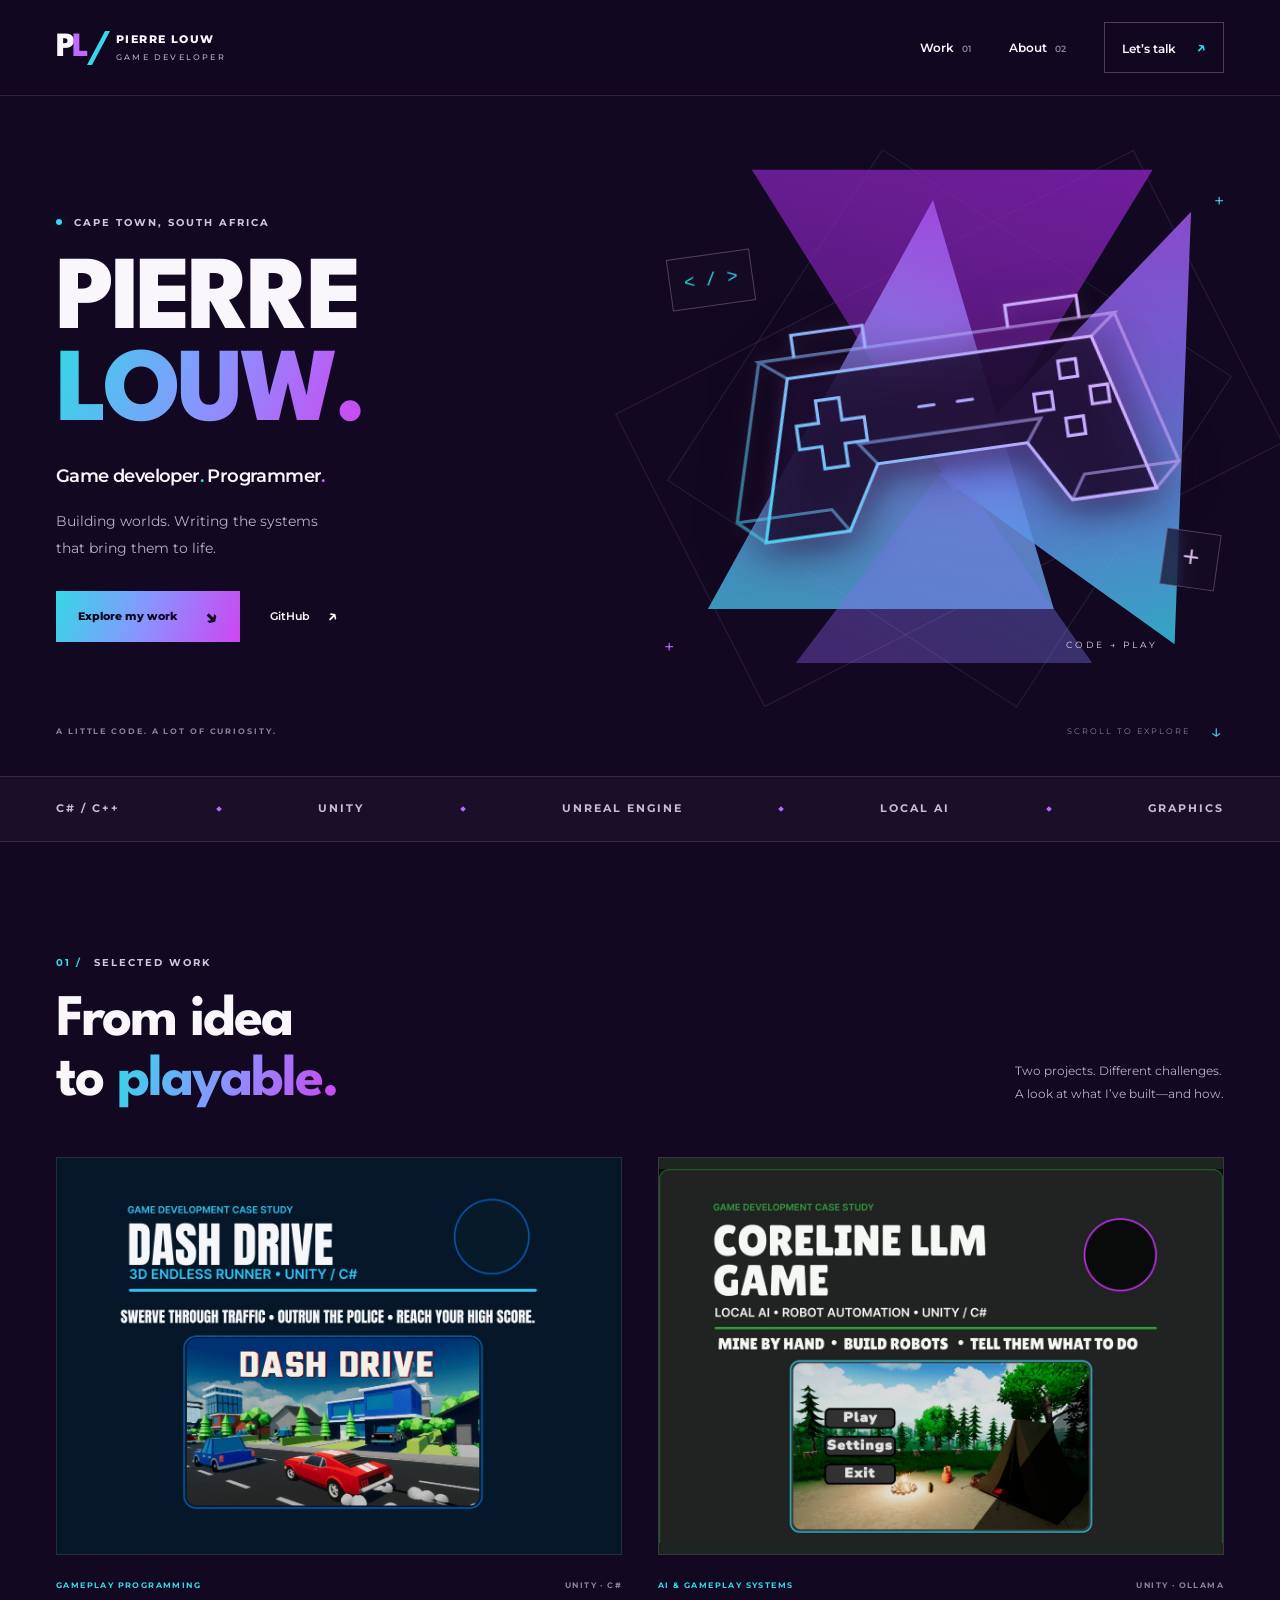
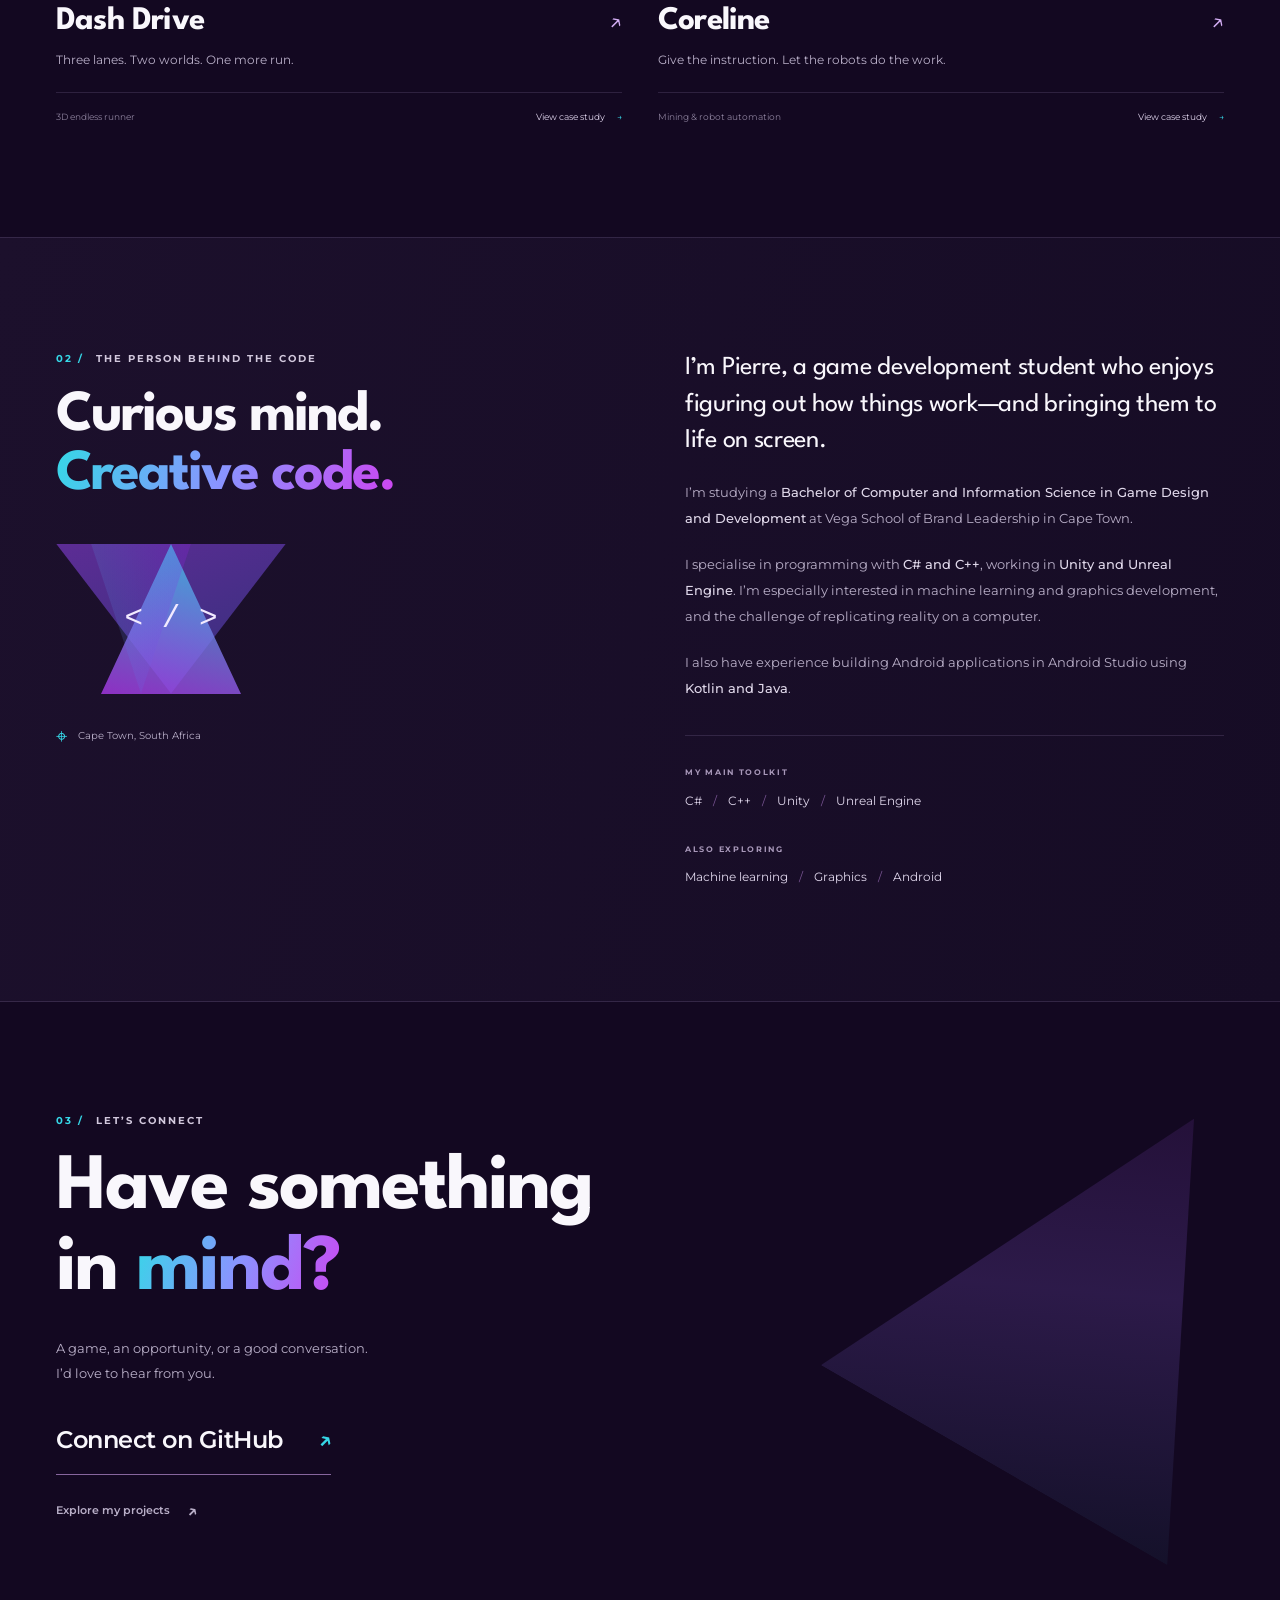
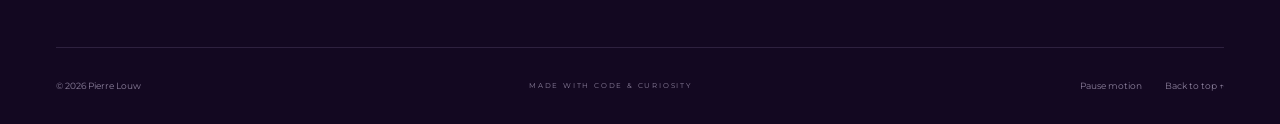
==== index.html @ e6b5638c "Build Pierre Louw game development portfolio with scrolling case studies" ====
<!doctype html>
<html lang="en">
<head>
  <meta charset="utf-8"><meta name="viewport" content="width=device-width, initial-scale=1">
  <meta name="theme-color" content="#130821">
  <title>Pierre Louw — Game Developer</title>
  <meta name="description" content="Pierre Louw is a game development student in Cape Town, specialising in C#, C++, Unity and Unreal Engine. Explore game projects, programming and local AI experiments.">
  <link rel="canonical" href="https://fate2664.github.io/">
  <meta property="og:title" content="Pierre Louw — Game Developer"><meta property="og:description" content="Games, systems, and a curiosity for how things work. Explore my game development portfolio."><meta property="og:type" content="website"><meta property="og:url" content="https://fate2664.github.io/"><meta property="og:image" content="https://fate2664.github.io/assets/images/dash-drive-thumbnail.webp">
  <link rel="icon" href="assets/images/favicon.svg" type="image/svg+xml">
  <link rel="preconnect" href="https://fonts.googleapis.com"><link rel="preconnect" href="https://fonts.gstatic.com" crossorigin>
  <link href="https://fonts.googleapis.com/css2?family=League+Spartan:wght@400;500;600;700;800;900&family=Montserrat:wght@400;500;600;700;800&display=swap" rel="stylesheet">
  <link rel="stylesheet" href="assets/css/styles.css"><script src="assets/js/site.js" defer></script>
</head>
<body class="home">
<a class="skip-link" href="#main">Skip to content</a>
<header class="site-header"><div class="header-inner wrap">
  <a class="brand" href="./" aria-label="Pierre Louw home"><span class="brand-symbol" aria-hidden="true">P<span>L</span><i></i></span><span class="brand-name">PIERRE LOUW<span>GAME DEVELOPER</span></span></a>
  <button class="menu-toggle" aria-expanded="false" aria-controls="main-nav" aria-label="Open navigation"><span></span><span></span></button>
  <nav id="main-nav" aria-label="Main navigation"><a href="#work">Work<span>01</span></a><a href="#about">About<span>02</span></a><a href="#contact" class="nav-contact">Let’s talk <span aria-hidden="true">↗</span></a></nav>
</div></header>
<main id="main">
<section class="hero wrap" aria-labelledby="hero-title">
  <div class="hero-copy">
    <p class="eyebrow intro-in"><span class="status-dot" aria-hidden="true"></span> CAPE TOWN, SOUTH AFRICA</p>
    <h1 id="hero-title" class="intro-in">PIERRE<br><span class="gradient-text">LOUW.</span></h1>
    <p class="hero-role intro-in">Game developer<span class="cyan">.</span> Programmer<span class="purple">.</span></p>
    <p class="hero-description intro-in">Building worlds. Writing the systems<br class="desktop-break"> that bring them to life.</p>
    <div class="hero-actions intro-in"><a class="button button-primary" href="#work">Explore my work <span aria-hidden="true">↘</span></a><a class="text-link" href="https://github.com/Fate2664" target="_blank" rel="noopener noreferrer">GitHub <span aria-hidden="true">↗</span></a></div>
  </div>
  <div class="hero-art intro-in" aria-hidden="true">
    <div class="art-orbit orbit-one"></div><div class="art-orbit orbit-two"></div>
    <div class="shard shard-back"></div><div class="shard shard-left"></div><div class="shard shard-right"></div><div class="shard shard-front"></div>
    <div class="controller-wrap"><svg class="controller" viewBox="0 0 400 250" fill="none"><defs><linearGradient id="controller-stroke" x1="0" y1="250" x2="400" y2="0" gradientUnits="userSpaceOnUse"><stop stop-color="#31dbeb"/><stop offset=".55" stop-color="#b0a9ff"/><stop offset="1" stop-color="#efb0ff"/></linearGradient></defs><g stroke="url(#controller-stroke)" stroke-width="2.7" stroke-linejoin="miter"><path d="M70 65H330L367 200H295L264 147H136L105 200H33Z" fill="#170a2b" fill-opacity=".78"/><path d="M70 65L48 48H352L330 65M48 48L11 180L33 200M352 48L389 180L367 200M11 180H92L105 200M389 180H308L295 200M136 147L122 128H278L264 147" opacity=".55"/><path d="M78 48V29H139V48M261 48V29H322V48"/><path d="M91 87H111V106H130V126H111V145H91V126H72V106H91Z"/><path d="M299 82H314V97H299ZM323 107H338V122H323ZM299 131H314V146H299ZM275 107H290V122H275Z"/><path d="M177 104H190M210 104H223" stroke-linecap="round"/></g></svg></div>
    <span class="art-tag tag-code">&lt; / &gt;</span><span class="art-tag tag-plus">+</span>
    <span class="art-caption">CODE → PLAY</span><div class="art-cross cross-one">+</div><div class="art-cross cross-two">+</div>
  </div>
  <div class="hero-bottom"><span class="small-label">A LITTLE CODE. A LOT OF CURIOSITY.</span><a href="#work" class="scroll-cue">SCROLL TO EXPLORE <span aria-hidden="true">↓</span></a></div>
</section>
<div class="tool-strip"><div class="wrap"><span>C# / C++</span><i></i><span>UNITY</span><i></i><span>UNREAL ENGINE</span><i></i><span>LOCAL AI</span><i></i><span>GRAPHICS</span></div></div>
<section id="work" class="work-section wrap section-space" aria-labelledby="work-title">
  <div class="section-heading reveal"><div><p class="eyebrow"><span class="section-number">01 /</span> SELECTED WORK</p><h2 id="work-title">From idea<br>to <span class="gradient-text">playable.</span></h2></div><p>Two projects. Different challenges.<br>A look at what I’ve built—and how.</p></div>
  <div class="project-grid">
    <a class="project-card reveal" href="projects/dash-drive.html"><div class="project-image dash-image"><img src="assets/images/dash-drive-thumbnail.webp" alt="Dash Drive case study cover showing a red sports car racing through a stylised suburb" width="1200" height="857" loading="lazy"><span class="project-open" aria-hidden="true">↗</span><span class="project-index">PROJECT / 01</span></div><div class="project-meta"><span class="project-category">GAMEPLAY PROGRAMMING</span><span class="project-type">UNITY · C#</span></div><h3>Dash Drive <span aria-hidden="true">↗</span></h3><p>Three lanes. Two worlds. One more run.</p><div class="project-bottom"><span>3D endless runner</span><span>View case study <span aria-hidden="true">→</span></span></div></a>
    <a class="project-card reveal" href="projects/coreline.html"><div class="project-image coreline-image"><img src="assets/images/coreline-thumbnail.webp" alt="Coreline LLM Game case study cover showing its forest campsite main menu" width="1200" height="796" loading="lazy"><span class="project-open" aria-hidden="true">↗</span><span class="project-index">PROJECT / 02</span></div><div class="project-meta"><span class="project-category">AI & GAMEPLAY SYSTEMS</span><span class="project-type">UNITY · OLLAMA</span></div><h3>Coreline <span aria-hidden="true">↗</span></h3><p>Give the instruction. Let the robots do the work.</p><div class="project-bottom"><span>Mining & robot automation</span><span>View case study <span aria-hidden="true">→</span></span></div></a>
  </div>
</section>
<section id="about" class="about-section section-space" aria-labelledby="about-title"><div class="wrap about-grid">
  <div class="about-heading reveal"><p class="eyebrow"><span class="section-number">02 /</span> THE PERSON BEHIND THE CODE</p><h2 id="about-title">Curious mind.<br><span class="gradient-text">Creative code.</span></h2><div class="about-geometry" aria-hidden="true"><span></span><span></span><span></span><div>&lt; / &gt;</div></div><p class="location"><span aria-hidden="true">⌖</span> Cape Town, South Africa</p></div>
  <div class="about-copy reveal"><p class="about-lead">I’m Pierre, a game development student who enjoys figuring out how things work—and bringing them to life on screen.</p><p>I’m studying a <strong>Bachelor of Computer and Information Science in Game Design and Development</strong> at Vega School of Brand Leadership in Cape Town.</p><p>I specialise in programming with <strong>C# and C++</strong>, working in <strong>Unity and Unreal Engine</strong>. I’m especially interested in machine learning and graphics development, and the challenge of replicating reality on a computer.</p><p>I also have experience building Android applications in Android Studio using <strong>Kotlin and Java</strong>.</p><div class="skills-list"><div><span class="small-label">MY MAIN TOOLKIT</span><p>C# <span>/</span> C++ <span>/</span> Unity <span>/</span> Unreal Engine</p></div><div><span class="small-label">ALSO EXPLORING</span><p>Machine learning <span>/</span> Graphics <span>/</span> Android</p></div></div></div>
</div></section>
<section id="contact" class="contact-section wrap section-space" aria-labelledby="contact-title"><div class="contact-shape" aria-hidden="true"></div><div class="reveal"><p class="eyebrow"><span class="section-number">03 /</span> LET’S CONNECT</p><h2 id="contact-title">Have something<br>in <span class="gradient-text">mind?</span></h2><p>A game, an opportunity, or a good conversation.<br>I’d love to hear from you.</p><a class="contact-email" href="https://github.com/Fate2664" target="_blank" rel="noopener noreferrer">Connect on GitHub <span aria-hidden="true">↗</span></a><a class="text-link contact-github" href="#work">Explore my projects <span aria-hidden="true">↗</span></a></div></section>
</main>
<footer class="site-footer wrap"><p>© <span data-year>2026</span> Pierre Louw</p><span>MADE WITH CODE & CURIOSITY</span><div><button class="motion-toggle" type="button" aria-pressed="false">Pause motion</button><a href="#main">Back to top ↑</a></div></footer>
</body></html>
---- assets/css/styles.css ----
:root{--bg:#130821;--deep:#0d0617;--panel:#1b102a;--white:#f9f7fc;--muted:#b9afc8;--faint:#8c809c;--cyan:#36d7e7;--purple:#bf69ff;--line:rgba(201,174,235,.15);--gradient:linear-gradient(110deg,#36d7e7 0%,#8895ff 48%,#ce45f1 100%);--heading:'League Spartan',Arial,sans-serif;--body:'Montserrat',Arial,sans-serif}
*{box-sizing:border-box}html{scroll-behavior:smooth;scroll-padding-top:105px}body{margin:0;background:var(--bg);color:var(--white);font-family:var(--body);font-size:14px;line-height:1.8;-webkit-font-smoothing:antialiased}button,input,select{font:inherit}button,a{-webkit-tap-highlight-color:transparent}button{cursor:pointer}a{color:inherit;text-decoration:none}img{max-width:100%;display:block}svg{display:block}button{color:inherit}h1,h2,h3,p{margin:0}h1,h2,h3{font-family:var(--heading);line-height:1.02}a,button,select{touch-action:manipulation}a:focus-visible,button:focus-visible,select:focus-visible{outline:2px solid var(--cyan);outline-offset:6px}::selection{background:#7955b0;color:white}.wrap{width:min(1240px,calc(100% - 112px));margin-inline:auto}.gradient-text{background:var(--gradient);-webkit-background-clip:text;background-clip:text;color:transparent}.cyan{color:var(--cyan)}.purple{color:var(--purple)}.small-label,.eyebrow{font-size:10px;letter-spacing:2px;font-weight:700}.eyebrow{display:flex;align-items:center;gap:12px;line-height:1.7;color:#d2c8dd}.section-number{color:var(--cyan)}.section-space{padding-block:112px}.skip-link{position:fixed;top:10px;left:20px;z-index:1000;transform:translateY(-200%);background:var(--cyan);color:var(--deep);padding:10px 18px}.skip-link:focus{transform:none}
.site-header{height:96px;position:relative;z-index:30;border-bottom:1px solid var(--line);background:rgba(19,8,33,.8)}.header-inner{height:100%;display:flex;justify-content:space-between;align-items:center}.brand{display:flex;align-items:center;gap:15px}.brand-symbol{position:relative;display:inline-flex;align-items:center;font:800 34px/1 var(--heading);letter-spacing:-3px}.brand-symbol>span{color:var(--purple)}.brand-symbol i{display:block;width:5px;height:34px;background:var(--cyan);transform:skew(-28deg);margin-left:10px}.brand-name{font-size:11px;font-weight:800;letter-spacing:1.4px;line-height:1.4}.brand-name>span{font-size:8px;font-weight:500;display:block;letter-spacing:2.2px;color:var(--muted);margin-top:4px}nav{display:flex;align-items:center;gap:38px}nav a{font-size:12px;font-weight:600;display:flex;gap:8px;align-items:baseline;transition:color .2s}nav a>span{font-size:9px;color:var(--faint)}nav a:hover{color:var(--cyan)}nav .nav-contact{border:1px solid rgba(167,143,195,.4);padding:9px 17px;gap:20px}nav .nav-contact>span{font-size:17px;color:var(--cyan)}.menu-toggle{display:none}
.hero{position:relative;min-height:680px;padding-top:74px;padding-bottom:90px;display:grid;grid-template-columns:1.1fr 1fr;align-items:center;gap:15px}.hero-copy{position:relative;z-index:2}.hero h1{font-size:clamp(80px,8.2vw,122px);font-weight:800;letter-spacing:-4.5px;margin:26px 0 18px;line-height:.88}.hero-role{font-size:18px;font-weight:600;letter-spacing:-.6px}.hero-description{font-size:14px;line-height:1.9;margin-top:16px;color:var(--muted)}.hero-actions{display:flex;gap:30px;align-items:center;margin-top:30px}.button{display:inline-flex;align-items:center;justify-content:center;gap:28px;font-size:11px;font-weight:800;padding:15px 22px;transition:transform .25s,box-shadow .25s;background:none;border:1px solid var(--line)}.button-primary{background:var(--gradient);border:0;color:#100b20}.button-primary:hover{transform:translateY(-3px);box-shadow:0 8px 28px #815dff33}.button>span{font-size:21px;line-height:1}.text-link{font-size:11px;font-weight:600;display:inline-flex;align-items:center;gap:17px}.text-link:hover{color:var(--cyan)}.text-link>span{font-size:18px}.status-dot{width:6px;height:6px;border-radius:50%;background:var(--cyan);box-shadow:0 0 12px #36d7e74d}.hero-bottom{position:absolute;bottom:27px;inset-inline:0;display:flex;justify-content:space-between;align-items:center;color:var(--faint)}.hero-bottom .small-label{font-size:8px;letter-spacing:1.9px}.scroll-cue{font-size:8px;letter-spacing:2px;display:flex;align-items:center;gap:20px}.scroll-cue>span{color:var(--cyan);font-size:20px;animation:scroll-cue 2.5s ease-in-out infinite}
.hero-art{height:470px;position:relative;isolation:isolate;perspective:800px;--pointer-x:0deg;--pointer-y:0deg}.shard{position:absolute;inset:0;transition:transform .8s ease}.shard-back{background:linear-gradient(15deg,#431866,#9a27d2);clip-path:polygon(14% 1%,87% 1%,51% 70%);opacity:.72;transform:translateY(-28px);animation:float-back 8s ease-in-out infinite}.shard-left{background:linear-gradient(20deg,#34c6dd,#9a7cf7 65%,#b936ed);clip-path:polygon(47% 0%,6% 87%,69% 87%);opacity:.8;transform:translateY(7px);animation:float-left 9s ease-in-out infinite}.shard-right{background:linear-gradient(170deg,#b345eb,#7d71eb 50%,#32cbdf);clip-path:polygon(94% 4%,48% 60%,91% 96%);opacity:.85;animation:float-right 10s ease-in-out infinite}.shard-front{background:linear-gradient(30deg,#9955f0,#3ab8df);clip-path:polygon(50% 57%,22% 100%,76% 100%);opacity:.38}.controller-wrap{position:absolute;inset:0;display:grid;place-items:center;transform:rotateY(var(--pointer-x)) rotateX(var(--pointer-y));transition:transform .8s ease;filter:drop-shadow(0 10px 20px #150420c9);z-index:3}.controller{width:86%;transform:rotate(-8deg);filter:drop-shadow(0 0 8px #ce83f03a)}.art-orbit{position:absolute;border:1px solid #ad8cde29;inset:15% -3%;transform:rotate(-27deg);z-index:-1}.orbit-two{inset:8% 12%;transform:rotate(33deg);border-color:#72d6e321}.art-tag{position:absolute;z-index:4;font-family:monospace;font-size:18px;border:1px solid #9f81bd6e;background:#160b26bb;backdrop-filter:blur(8px);padding:9px 14px}.tag-code{top:13%;left:-1%;color:var(--cyan);transform:rotate(-8deg)}.tag-plus{right:1%;bottom:16%;color:#dabaee;font-size:29px;line-height:1;padding:13px 18px;transform:rotate(8deg)}.art-caption{position:absolute;bottom:2%;right:12%;font-size:9px;letter-spacing:3px;color:#e2d8f2}.art-cross{position:absolute;color:var(--cyan);font-size:18px;font-weight:400}.cross-one{right:0;top:-8px}.cross-two{bottom:0;left:-2%;color:var(--purple)}
.tool-strip{border-block:1px solid var(--line);background:#1a0e29}.tool-strip>.wrap{display:flex;justify-content:space-between;align-items:center;gap:16px;padding-block:22px;font-size:11px;font-weight:700;letter-spacing:2px;color:#c7bbd7}.tool-strip i{height:4px;width:4px;flex-shrink:0;background:var(--purple);transform:rotate(45deg)}.section-heading{display:flex;justify-content:space-between;align-items:end;gap:40px;margin-bottom:46px}.section-heading h2,.about-heading h2,.contact-section h2{font-size:clamp(42px,4.6vw,66px);font-weight:700;letter-spacing:-2px;margin-top:20px;line-height:1.02}.section-heading>p{color:var(--muted);font-size:12px;padding-bottom:5px;line-height:1.9}.project-grid{display:grid;grid-template-columns:1fr 1fr;gap:36px}.project-card{display:block;min-width:0}.project-image{position:relative;height:auto;aspect-ratio:1.42;overflow:hidden;border:1px solid var(--line);background:#051724}.project-image img{width:100%;height:100%;object-fit:contain;transition:transform .65s cubic-bezier(.2,.8,.2,1),filter .65s}.coreline-image{background:#1e2420}.project-open{position:absolute;right:18px;top:18px;display:grid;place-items:center;height:38px;width:38px;border-radius:50%;border:1px solid #ffffff30;background:#10081dbe;font-size:23px;transition:background .25s,transform .25s;opacity:0;transform:translate(-6px,6px)}.project-card:hover .project-image img{transform:scale(1.025);filter:brightness(1.08)}.project-card:hover .project-open,.project-card:focus-visible .project-open{opacity:1;transform:none;background:#201136}.project-index{position:absolute;bottom:15px;left:18px;font-size:8px;font-weight:600;letter-spacing:1.5px;background:#0c0617c9;padding:4px 8px;color:#e0d7ed;opacity:0;transition:opacity .25s}.project-card:hover .project-index{opacity:1}.project-meta{display:flex;justify-content:space-between;gap:12px;font-size:8px;letter-spacing:1.4px;font-weight:700;margin-top:23px}.project-category{color:var(--cyan)}.project-type{color:var(--faint)}.project-card h3{font-size:33px;letter-spacing:-.8px;margin-top:12px;display:flex;justify-content:space-between;align-items:center}.project-card h3>span{font-family:var(--body);font-size:25px;font-weight:400;color:#d4aef4;transition:transform .25s}.project-card:hover h3>span{transform:translate(3px,-3px)}.project-card>p{color:var(--muted);margin-top:10px;font-size:12px}.project-bottom{border-top:1px solid var(--line);margin-top:22px;padding-top:16px;display:flex;justify-content:space-between;font-size:9px;color:var(--faint);gap:10px}.project-bottom>span:last-child{color:#dfd4ec}.project-bottom>span:last-child>span{margin-left:10px;color:var(--cyan)}
.about-section{background:linear-gradient(105deg,#1c102c,#160c25);border-block:1px solid var(--line)}.about-grid{display:grid;grid-template-columns:1fr 1fr;gap:90px}.about-heading h2{font-size:58px}.about-copy p{font-size:13px;line-height:2;color:var(--muted);margin-top:20px}.about-copy .about-lead{font-family:var(--heading);font-size:26px;line-height:1.4;color:var(--white);margin-top:0;letter-spacing:-.3px}.about-copy strong{font-weight:500;color:#e1d9eb}.skills-list{margin-top:34px;border-top:1px solid var(--line)}.skills-list>div{padding-top:22px}.skills-list .small-label{font-size:8px;letter-spacing:1.7px;color:#a898b9}.skills-list p{margin-top:5px;font-size:12px;color:#e0d7ec}.skills-list p span{color:#785492;margin:0 8px}.about-geometry{width:230px;height:150px;margin-top:38px;position:relative}.about-geometry>span{position:absolute;inset:0;clip-path:polygon(0 0,100% 0,50% 100%);background:linear-gradient(160deg,#8940dc,#4446b1);opacity:.6}.about-geometry>span:nth-child(2){transform:rotate(180deg) translate(0,0);background:linear-gradient(15deg,#31d3e6,#ab38e9);width:140px;left:45px;opacity:.8}.about-geometry>span:nth-child(3){transform:translateX(35px);background:linear-gradient(80deg,#32cee240,#981ae962);width:100px}.about-geometry>div{position:absolute;inset:0;display:grid;place-items:center;font-family:monospace;font-size:31px;color:#f2eaff}.location{margin-top:24px;color:var(--muted);font-size:10px}.location>span{color:var(--cyan);font-size:20px;vertical-align:middle;margin-right:8px}.contact-section{position:relative;overflow:hidden;padding-block:110px 120px}.contact-section h2{font-size:80px}.contact-section p:not(.eyebrow){color:var(--muted);font-size:13px;line-height:1.9;margin-top:24px}.contact-email{display:inline-flex;gap:35px;font-size:24px;letter-spacing:-.5px;margin-top:33px;padding-bottom:12px;border-bottom:1px solid #87669e;font-weight:600;transition:border-color .2s,color .2s}.contact-email>span{color:var(--cyan)}.contact-email:hover{border-color:var(--cyan);color:var(--cyan)}.contact-github{display:flex;width:fit-content;margin-top:20px;color:var(--muted)}.contact-shape{position:absolute;right:-70px;top:90px;height:400px;width:400px;clip-path:polygon(50% 0,100% 100%,0 100%);background:linear-gradient(155deg,#b83bee15,#8156cf3b,#31c6df0c);transform:rotate(30deg);z-index:-1}.site-footer{border-top:1px solid var(--line);padding-block:24px;display:flex;justify-content:space-between;align-items:center;gap:25px;color:var(--faint);font-size:9px}.site-footer>span{font-size:7px;letter-spacing:1.8px}.site-footer>div{display:flex;align-items:center;gap:23px}.motion-toggle{border:0;background:none;color:var(--faint);padding:6px 0;font-size:9px}.site-footer a:hover,.motion-toggle:hover{color:var(--cyan)}
/* Project galleries: continuous artwork, real URLs, and an accessible text view. */
.project-page{background:var(--deep)}.project-page .site-header{height:80px}.project-header{padding-block:52px 35px}.back-link{display:inline-flex;gap:12px;color:var(--muted);font-size:10px;font-weight:600;letter-spacing:1px}.back-link:hover{color:var(--cyan)}.project-title-row{display:flex;justify-content:space-between;gap:35px;align-items:end;margin-top:29px}.project-title-row .eyebrow{font-size:9px}.project-title-row h1{font-size:64px;letter-spacing:-2px;margin-top:12px}.project-intro{font-size:12px;color:var(--muted);max-width:550px;margin-top:12px}.project-facts{display:flex;gap:26px;white-space:nowrap;padding-bottom:4px}.project-facts>div>span{display:block;font-size:8px;letter-spacing:1.3px;color:var(--faint);margin-bottom:7px}.project-facts>div>strong{font-size:11px;font-weight:500}.project-toolbar{position:sticky;top:0;z-index:25;background:#150c22f5;backdrop-filter:blur(14px);border-block:1px solid var(--line);height:66px}.project-toolbar-inner{display:flex;align-items:center;justify-content:space-between;height:100%;gap:15px}.project-toolbar label{font-size:9px;color:var(--faint);font-weight:600;letter-spacing:1.4px;display:flex;align-items:center;gap:14px}.project-toolbar select{background:#21152e;color:#e7dff0;font-size:11px;border:1px solid var(--line);padding:7px 32px 7px 12px;max-width:250px;border-radius:0}.toolbar-buttons{display:flex;gap:12px}.toolbar-button{font-size:10px;border:1px solid #b69acc40;background:transparent;padding:6px 13px;min-height:34px;display:inline-flex;align-items:center;gap:8px}.toolbar-button:hover,.toolbar-button[aria-pressed=true]{background:#37204b;color:#fff;border-color:#a272cb}.reading-progress{height:2px;position:absolute;bottom:-1px;left:0;width:100%;transform-origin:left;transform:scaleX(0);background:var(--gradient)}.gallery{max-width:1080px;margin-inline:auto;background:#081620;position:relative}.gallery.expanded{max-width:1400px}.art-section{margin:0;position:relative;scroll-margin-top:66px}.artwork{position:relative}.artwork>img:not(.media-overlay),.artwork>video{display:block;width:100%;height:auto}.artwork>img:not(.media-overlay){aspect-ratio:var(--section-ratio);background:#15181a}.artwork>video{aspect-ratio:var(--section-ratio);object-fit:contain}.media-overlay{position:absolute;object-fit:cover;border-radius:4px}.cover-overlay{left:44.43%;top:43.05%;width:53.57%;height:45.05%}.robot-mining{left:36.86%;top:17.31%;width:49%;height:24.31%}.robot-collection{left:36.86%;top:43.13%;width:49%;height:24.25%}.robot-scanning{left:36.86%;top:68.88%;width:49%;height:24.31%}.section-copy{display:none;padding:48px;max-width:840px;margin:auto;color:#c6bdcf}.section-copy h2{font-size:32px;color:var(--white);margin-bottom:24px}.section-copy p{white-space:pre-line;line-height:1.9;font-size:15px}.text-mode{background:#1c1229}.text-mode .artwork{display:none}.text-mode .section-copy{display:block}.text-mode .art-section{border-bottom:1px solid var(--line)}.project-next{padding-block:65px 80px;display:flex;justify-content:space-between;align-items:center;gap:30px}.project-next .small-label{color:var(--faint);font-size:8px}.project-next h2{font-size:42px;margin-top:15px;letter-spacing:-1px}.project-next p{color:var(--muted);font-size:12px;margin-top:10px}.next-project-link{border:1px solid var(--line);padding:20px 24px;display:flex;align-items:center;gap:40px;transition:border-color .2s,background .2s}.next-project-link:hover{border-color:var(--purple);background:#261334}.next-project-link img{width:115px;height:75px;object-fit:cover}.next-project-link .small-label{display:block;margin-bottom:9px}.next-project-link strong{font:600 27px var(--heading)}.next-project-link>span:last-child{font-size:28px;color:var(--cyan)}.viewer-note{font-size:10px;color:var(--muted);padding:12px 20px;text-align:center;background:#1b1128}.viewer-note:empty{display:none}noscript .viewer-note{display:block}
.js .reveal{opacity:0;transform:translateY(24px);transition:opacity .8s ease,transform .8s cubic-bezier(.2,.7,.2,1)}.js .reveal.is-visible{opacity:1;transform:none}.intro-in{animation:enter 1s both cubic-bezier(.2,.7,.2,1)}.hero h1{animation-delay:.1s}.hero-role{animation-delay:.18s}.hero-description{animation-delay:.24s}.hero-actions{animation-delay:.3s}.hero-art{animation-delay:.2s}.project-card:nth-child(2){transition-delay:.1s!important}@keyframes enter{from{opacity:0;transform:translateY(18px)}to{opacity:1;transform:none}}@keyframes scroll-cue{0%,100%{transform:translateY(0)}50%{transform:translateY(5px)}}@keyframes float-back{0%,100%{transform:translateY(-28px)}50%{transform:translateY(-14px)}}@keyframes float-left{0%,100%{transform:translateY(7px)}50%{transform:translateY(-5px)}}@keyframes float-right{0%,100%{transform:translateY(0)}50%{transform:translateY(14px)}}
.motion-paused *,.motion-paused *::before,.motion-paused *::after{animation:none!important;transition:none!important;scroll-behavior:auto!important}.motion-paused .reveal{opacity:1!important;transform:none!important}.motion-paused .controller-wrap{transform:none}
@media(min-width:1550px){.hero{min-height:750px}.hero-art{height:520px}.hero h1{font-size:130px}}
@media(max-width:1100px){.wrap{width:calc(100% - 72px)}.hero{min-height:640px;padding-top:60px}.hero-art{height:390px}.hero h1{font-size:90px}.hero-role{font-size:15px}.about-grid{gap:55px}.about-heading h2{font-size:48px}.project-facts{gap:16px}.project-title-row h1{font-size:54px}.next-project-link{gap:22px}.project-meta{font-size:7px;letter-spacing:1px}.project-grid{gap:28px}}
@media(max-width:760px){.wrap{width:calc(100% - 40px)}.site-header{height:78px}.brand-name{font-size:10px}.brand-name>span{font-size:7px}.brand-symbol{font-size:29px}.brand-symbol i{height:29px;width:4px}nav{gap:21px}nav a{font-size:10px}nav a>span{display:none}nav .nav-contact{padding:7px 12px;gap:8px}nav .nav-contact>span{display:inline;font-size:14px}.hero{padding-top:55px;min-height:620px;grid-template-columns:1.2fr 1fr;gap:0}.hero h1{font-size:78px;letter-spacing:-3px}.hero-art{height:290px;margin-right:-10px;margin-left:-40px;opacity:.85}.hero-role{font-size:12px}.hero-description{font-size:12px}.hero .eyebrow{font-size:8px;letter-spacing:1.1px}.hero-actions{gap:22px}.button{padding:13px 16px;gap:18px;font-size:10px}.hero-actions .text-link{font-size:10px;gap:10px}.art-caption{font-size:7px}.tag-code{font-size:12px;left:0}.tag-plus{font-size:20px;padding:8px 12px}.section-space{padding-block:76px}.tool-strip>.wrap{font-size:8px;letter-spacing:1.1px;gap:7px;padding-block:18px}.tool-strip i{width:3px;height:3px}.section-heading{align-items:start;gap:25px}.section-heading h2{font-size:48px}.section-heading>p{font-size:10px;margin-top:34px}.project-grid{gap:25px}.project-meta{display:block;font-size:7px;letter-spacing:.7px}.project-type{display:none}.project-card h3{font-size:29px}.project-card>p{font-size:10px;line-height:1.8}.project-bottom{font-size:8px;display:block}.project-bottom>span{display:block}.project-bottom>span:last-child{margin-top:6px}.about-grid{gap:35px}.about-heading .eyebrow{font-size:8px;letter-spacing:1.1px}.about-heading h2{font-size:40px}.about-copy .about-lead{font-size:24px}.about-copy p{font-size:12px}.about-geometry{width:200px;height:130px}.skills-list p{font-size:10px}.contact-section h2{font-size:64px}.contact-email{font-size:22px}.site-footer{flex-wrap:wrap;gap:8px;font-size:8px;padding-block:22px}.site-footer>span{display:none}.project-title-row{display:block}.project-facts{margin-top:25px;gap:25px}.project-toolbar select{max-width:210px;font-size:10px}.project-toolbar label{font-size:8px;gap:9px}.toolbar-buttons{gap:8px}.toolbar-button{font-size:9px;padding:6px 9px}.project-next{gap:20px}.project-next h2{font-size:32px}.project-next p{font-size:10px}.next-project-link{gap:14px;padding:15px}.next-project-link img{width:75px;height:65px}.next-project-link strong{font-size:22px}}
@media(max-width:540px){.wrap{width:calc(100% - 40px)}.menu-toggle{display:flex;flex-direction:column;justify-content:center;gap:6px;width:42px;height:42px;border:1px solid var(--line);background:transparent;padding:11px}.menu-toggle>span{height:1px;width:18px;background:var(--white);transition:transform .2s}.menu-toggle[aria-expanded=true]>span:first-child{transform:translateY(3.5px) rotate(45deg)}.menu-toggle[aria-expanded=true]>span:last-child{transform:translateY(-3.5px) rotate(-45deg)}.js #main-nav{display:none;position:absolute;top:77px;left:0;right:0;padding:25px;background:#1b0f2c;border-bottom:1px solid var(--line);gap:25px}.js #main-nav.is-open{display:flex}.js #main-nav a{font-size:12px}html:not(.js) .menu-toggle{display:none}html:not(.js) .brand-name{display:none}.hero{padding-top:43px;min-height:auto;display:block;padding-bottom:68px}.hero-copy{z-index:3}.hero h1{font-size:90px;letter-spacing:-4px;line-height:.9;margin-block:24px 19px}.hero-role{font-size:14px}.hero-description{font-size:13px;max-width:270px}.hero-art{height:310px;width:310px;max-width:90%;margin:34px auto 18px;opacity:1}.hero-actions{margin-top:25px}.hero .eyebrow{font-size:8px;letter-spacing:1.5px}.hero-bottom{bottom:19px}.hero-bottom .small-label{font-size:6px;letter-spacing:1px}.scroll-cue{font-size:6px;gap:9px;letter-spacing:1px}.art-caption{font-size:7px;right:9%}.tool-strip>.wrap{font-size:7px;letter-spacing:.5px;gap:7px;padding-block:18px}.tool-strip>.wrap span:last-child,.tool-strip i:last-of-type{display:none}.section-heading{display:block;margin-bottom:30px}.section-heading>p{margin-top:20px;font-size:12px}.section-heading h2{font-size:50px}.eyebrow{font-size:8px;letter-spacing:1.7px}.project-grid{grid-template-columns:1fr;gap:46px}.project-meta{display:flex;font-size:8px;letter-spacing:1px;margin-top:18px}.project-type{display:inline;font-size:7px}.project-card h3{font-size:34px}.project-card>p{font-size:12px}.project-bottom{display:flex;font-size:9px;margin-top:17px;padding-top:13px}.project-bottom>span:last-child{margin-top:0}.project-image{aspect-ratio:1.42}.project-open{opacity:1;transform:none;top:12px;right:12px;width:30px;height:30px;font-size:18px}.about-grid{grid-template-columns:1fr;gap:32px}.about-heading h2{font-size:48px}.about-geometry{display:none}.about-heading .location{margin-top:20px}.about-copy .about-lead{font-size:26px}.about-copy p{font-size:12px;line-height:2}.skills-list p{font-size:10px}.contact-section h2{font-size:64px}.contact-email{font-size:19px;gap:20px}.contact-section p:not(.eyebrow){font-size:12px}.contact-shape{width:260px;height:260px;right:-150px;top:140px}.site-footer{align-items:center}.site-footer>div{gap:14px}.motion-toggle{font-size:8px}.project-page .site-header{height:78px}.project-header{padding-block:32px 28px}.project-title-row{margin-top:22px}.project-title-row h1{font-size:48px}.project-facts{gap:21px}.project-facts>div>strong{font-size:9px}.project-facts>div>span{font-size:7px}.project-toolbar{height:62px}.project-toolbar .wrap{width:calc(100% - 24px)}.project-toolbar label>span{display:none}.project-toolbar select{max-width:172px;width:100%;font-size:9px;padding:8px}.toolbar-buttons{gap:6px}.toolbar-button{font-size:8px;padding:6px 8px}.expand-button{display:none}.art-section{scroll-margin-top:62px}.section-copy{padding:30px 24px}.section-copy h2{font-size:27px}.section-copy p{font-size:14px}.project-next{display:block;padding-block:45px 55px}.next-project-link{margin-top:25px;justify-content:space-between}.next-project-link img{width:100px;height:70px}.next-project-link strong{font-size:25px}.viewer-note{font-size:9px}.project-page .site-footer{margin-top:0}}
@media(prefers-reduced-motion:reduce){html{scroll-behavior:auto}*,*::before,*::after{animation:none!important;transition:none!important}.js .reveal{opacity:1;transform:none}.controller-wrap{transform:none!important}}
/* The decorative orbital frames must not create horizontal page scrolling. */
body{overflow-x:clip}

html{overflow-x:clip}

html.project-document{scroll-padding-top:0}

html.project-document{overflow-anchor:none}
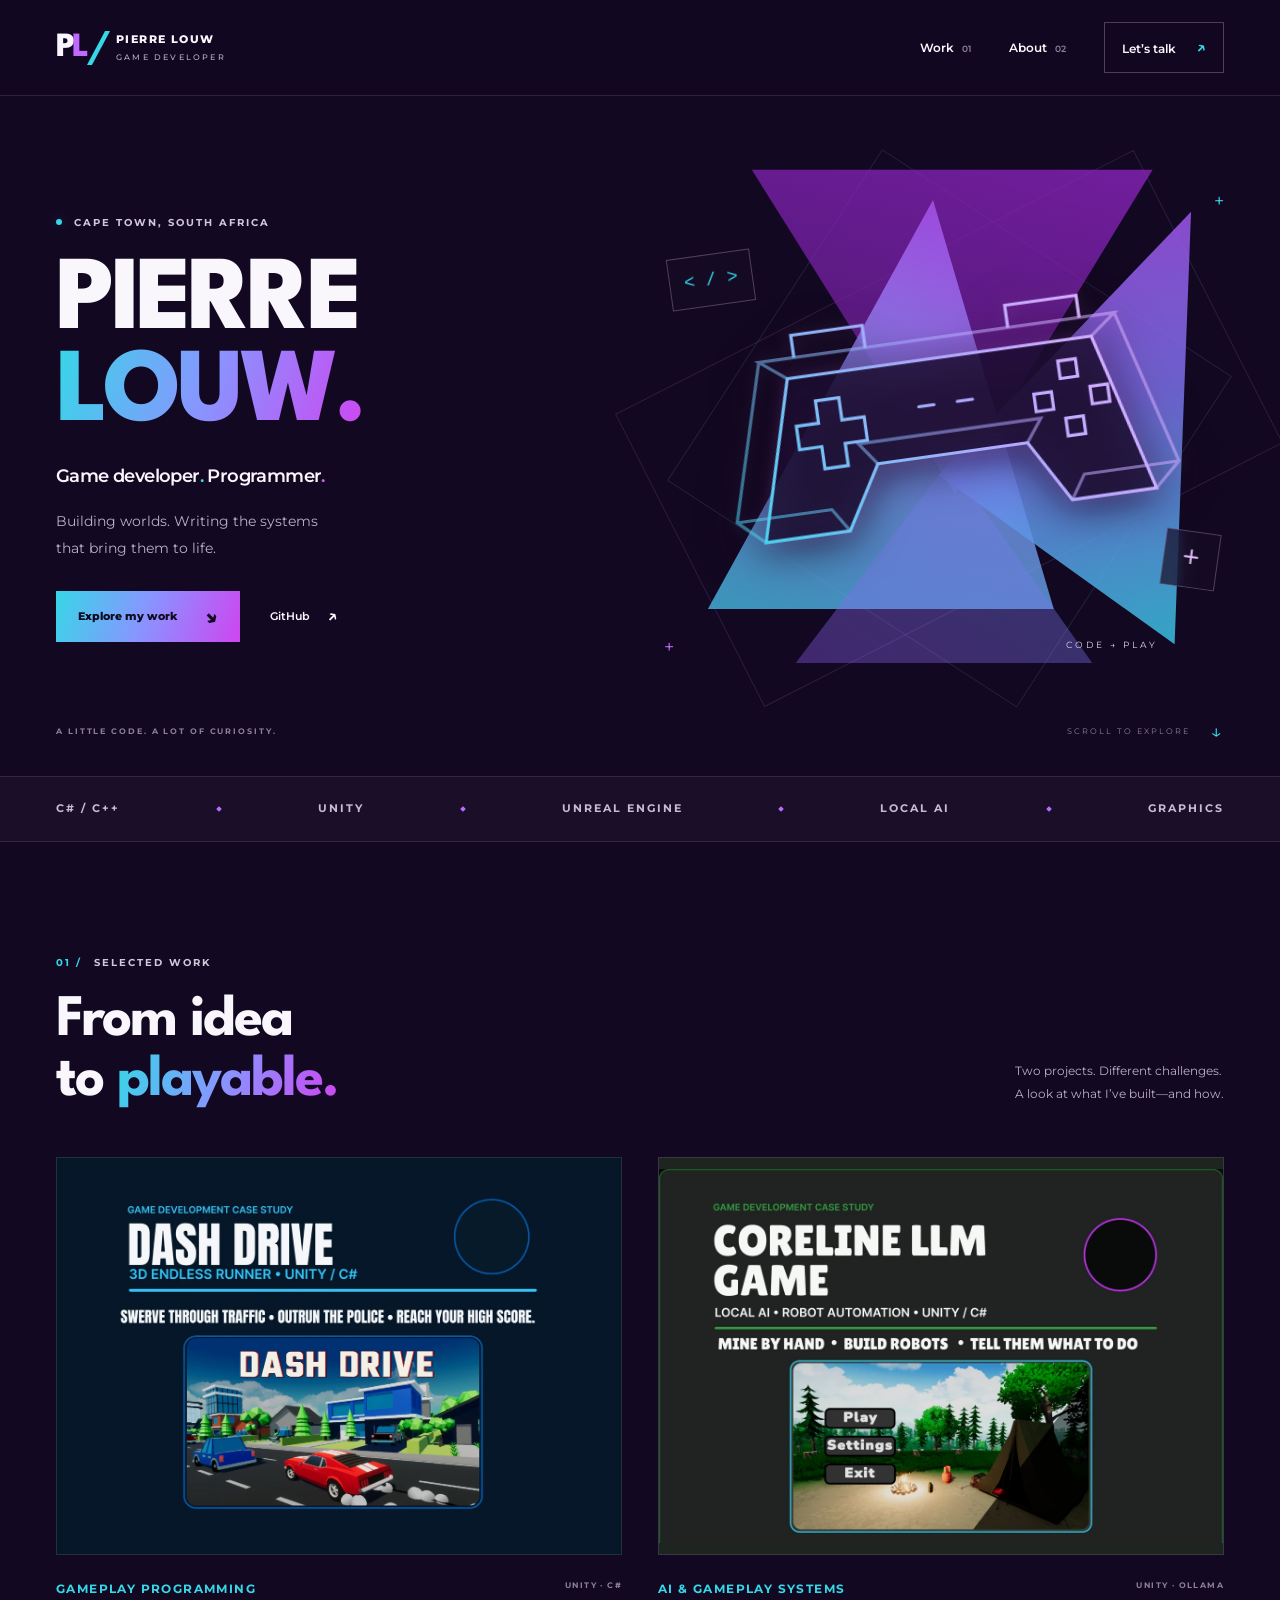
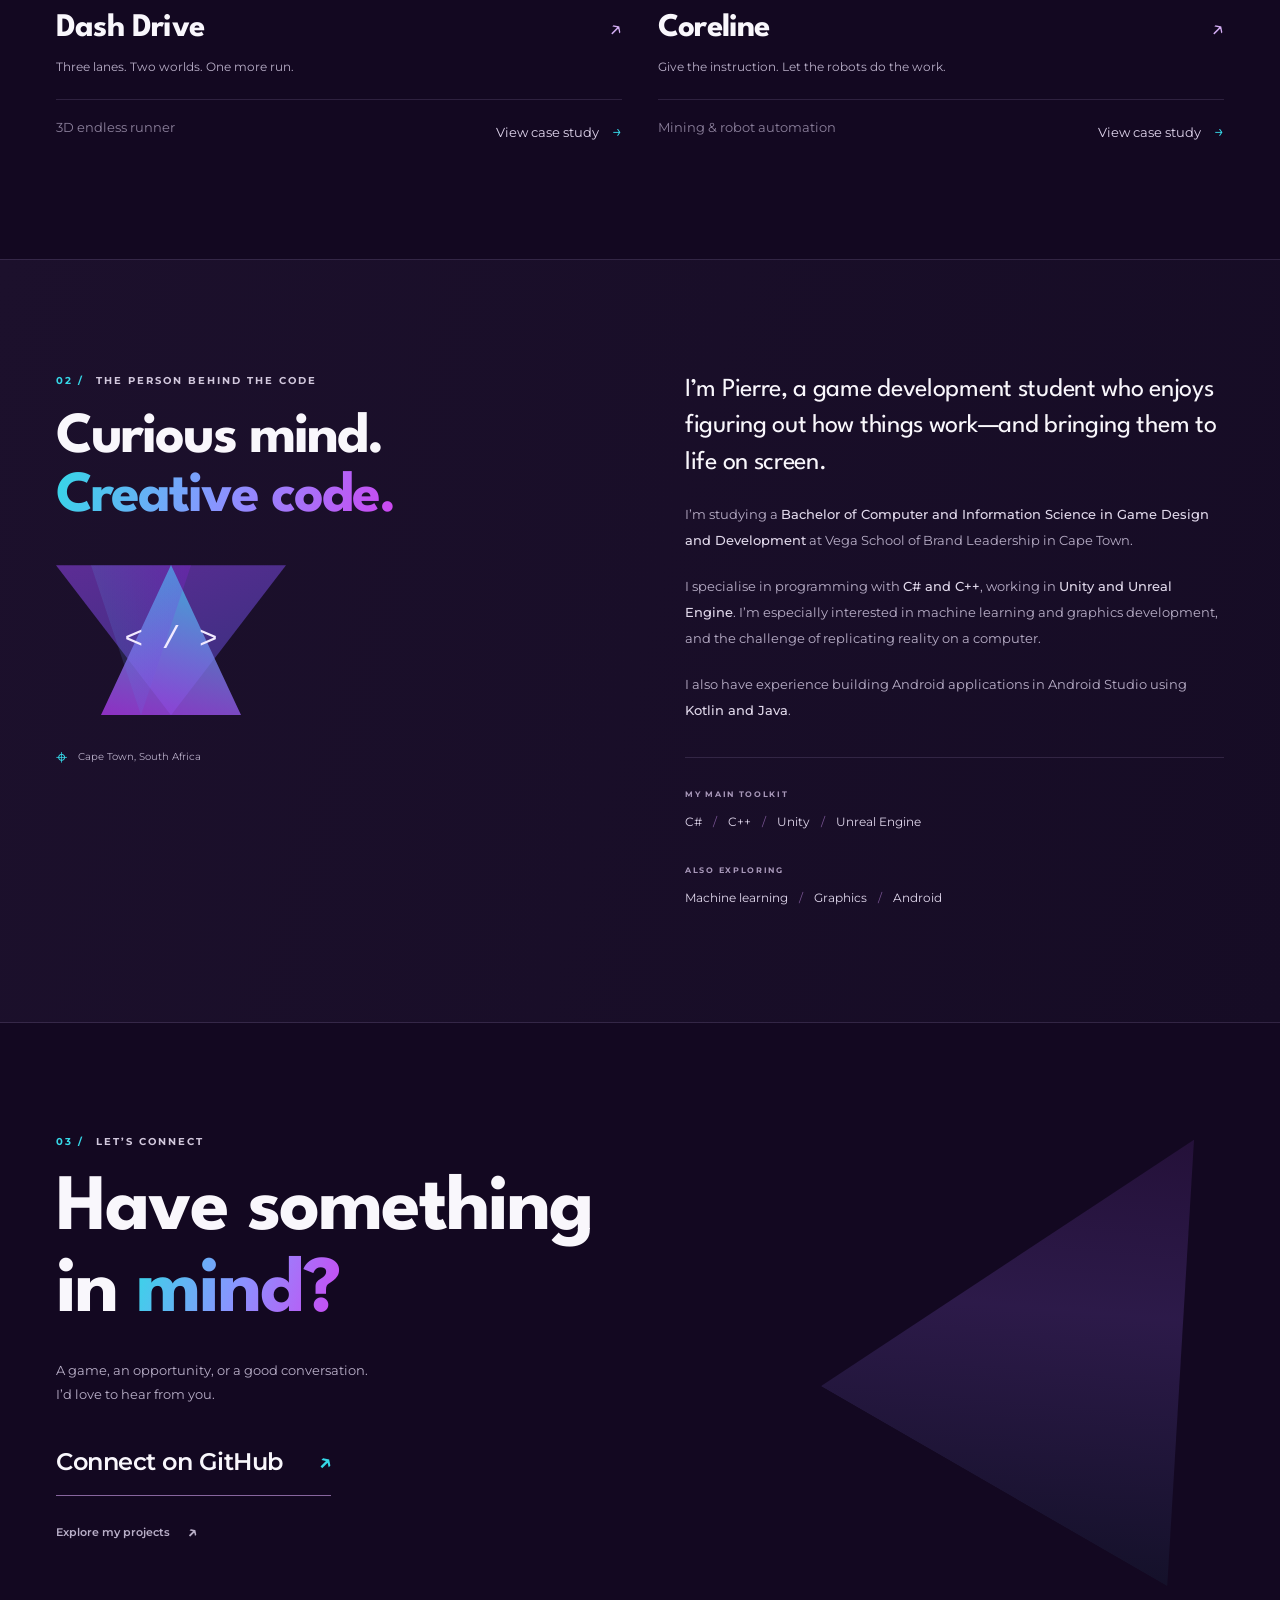
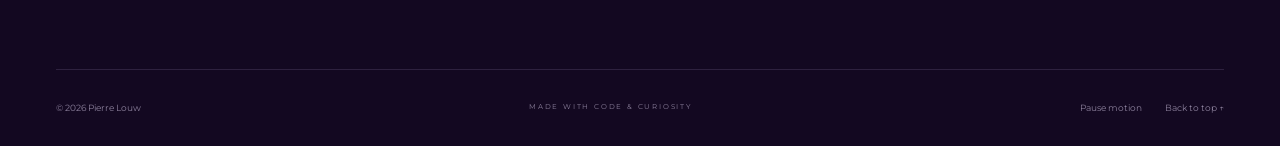
==== commit 57ea96a9: "Remove circular hover arrows from portfolio project cards" ====
--- a/index.html
+++ b/index.html
@@ -41,8 +41,8 @@
 <section id="work" class="work-section wrap section-space" aria-labelledby="work-title">
   <div class="section-heading reveal"><div><p class="eyebrow"><span class="section-number">01 /</span> SELECTED WORK</p><h2 id="work-title">From idea<br>to <span class="gradient-text">playable.</span></h2></div><p>Two projects. Different challenges.<br>A look at what I’ve built—and how.</p></div>
   <div class="project-grid">
-    <a class="project-card reveal" href="projects/dash-drive.html"><div class="project-image dash-image"><img src="assets/images/dash-drive-thumbnail.webp" alt="Dash Drive case study cover showing a red sports car racing through a stylised suburb" width="1200" height="857" loading="lazy"><span class="project-open" aria-hidden="true">↗</span><span class="project-index">PROJECT / 01</span></div><div class="project-meta"><span class="project-category">GAMEPLAY PROGRAMMING</span><span class="project-type">UNITY · C#</span></div><h3>Dash Drive <span aria-hidden="true">↗</span></h3><p>Three lanes. Two worlds. One more run.</p><div class="project-bottom"><span>3D endless runner</span><span>View case study <span aria-hidden="true">→</span></span></div></a>
-    <a class="project-card reveal" href="projects/coreline.html"><div class="project-image coreline-image"><img src="assets/images/coreline-thumbnail.webp" alt="Coreline LLM Game case study cover showing its forest campsite main menu" width="1200" height="796" loading="lazy"><span class="project-open" aria-hidden="true">↗</span><span class="project-index">PROJECT / 02</span></div><div class="project-meta"><span class="project-category">AI & GAMEPLAY SYSTEMS</span><span class="project-type">UNITY · OLLAMA</span></div><h3>Coreline <span aria-hidden="true">↗</span></h3><p>Give the instruction. Let the robots do the work.</p><div class="project-bottom"><span>Mining & robot automation</span><span>View case study <span aria-hidden="true">→</span></span></div></a>
+    <a class="project-card reveal" href="projects/dash-drive.html"><div class="project-image dash-image"><img src="assets/images/dash-drive-thumbnail.webp" alt="Dash Drive case study cover showing a red sports car racing through a stylised suburb" width="1200" height="857" loading="lazy"><span class="project-index">PROJECT / 01</span></div><div class="project-meta"><span class="project-category">GAMEPLAY PROGRAMMING</span><span class="project-type">UNITY · C#</span></div><h3>Dash Drive <span aria-hidden="true">↗</span></h3><p>Three lanes. Two worlds. One more run.</p><div class="project-bottom"><span>3D endless runner</span><span>View case study <span aria-hidden="true">→</span></span></div></a>
+    <a class="project-card reveal" href="projects/coreline.html"><div class="project-image coreline-image"><img src="assets/images/coreline-thumbnail.webp" alt="Coreline LLM Game case study cover showing its forest campsite main menu" width="1200" height="796" loading="lazy"><span class="project-index">PROJECT / 02</span></div><div class="project-meta"><span class="project-category">AI & GAMEPLAY SYSTEMS</span><span class="project-type">UNITY · OLLAMA</span></div><h3>Coreline <span aria-hidden="true">↗</span></h3><p>Give the instruction. Let the robots do the work.</p><div class="project-bottom"><span>Mining & robot automation</span><span>View case study <span aria-hidden="true">→</span></span></div></a>
   </div>
 </section>
 <section id="about" class="about-section section-space" aria-labelledby="about-title"><div class="wrap about-grid">
--- a/assets/css/styles.css
+++ b/assets/css/styles.css
@@ -22,3 +22,25 @@
 html.project-document{scroll-padding-top:0}
 
 html.project-document{overflow-anchor:none}
+
+/* Readability and eased hover interactions. */
+.project-category{font-size:12px}
+.project-bottom{font-size:13px;flex-wrap:wrap}
+.project-bottom>span:last-child>span{font-size:17px}
+.back-link{font-size:14px}
+.project-intro{font-size:16px}
+.project-facts{white-space:normal;flex-wrap:wrap}
+.project-facts>div>span{font-size:12px}
+.project-facts>div>strong{font-size:15px}
+.project-title-row>div:first-child{flex:1;min-width:0}
+.gallery,.gallery.expanded{width:100%;max-width:1400px}
+.section-copy{display:block;position:absolute;width:1px;height:1px;padding:0;margin:-1px;overflow:hidden;clip-path:inset(50%);white-space:nowrap;border:0}
+.button,.text-link,.back-link,nav a,.contact-email,.site-footer a,.motion-toggle,.next-project-link{transition:color .35s cubic-bezier(.22,1,.36,1),background-color .35s cubic-bezier(.22,1,.36,1),border-color .35s cubic-bezier(.22,1,.36,1),transform .45s cubic-bezier(.22,1,.36,1),box-shadow .45s cubic-bezier(.22,1,.36,1)}
+.project-image img{transition:transform .7s cubic-bezier(.22,1,.36,1),filter .7s cubic-bezier(.22,1,.36,1)}
+.project-open,.project-index,.project-card h3>span{transition:opacity .4s cubic-bezier(.22,1,.36,1),transform .45s cubic-bezier(.22,1,.36,1),background-color .4s cubic-bezier(.22,1,.36,1)}
+@media(max-width:760px){.project-category{font-size:11px}.project-bottom{font-size:12px}.project-title-row{display:block}.project-facts{margin-top:24px}}
+@media(max-width:540px){.project-category{font-size:12px}.project-bottom{font-size:13px;gap:8px}.project-facts>div>span{font-size:11px}.project-facts>div>strong{font-size:13px}.project-meta{flex-wrap:wrap;align-items:center}}
+@media(prefers-reduced-motion:reduce){.button,.text-link,.back-link,nav a,.contact-email,.site-footer a,.motion-toggle,.next-project-link,.project-image img,.project-open,.project-index,.project-card h3>span{transition:none!important}}
+
+/* Project cards use their title/link affordance, without a circular overlay icon. */
+.project-card .project-open{display:none!important}
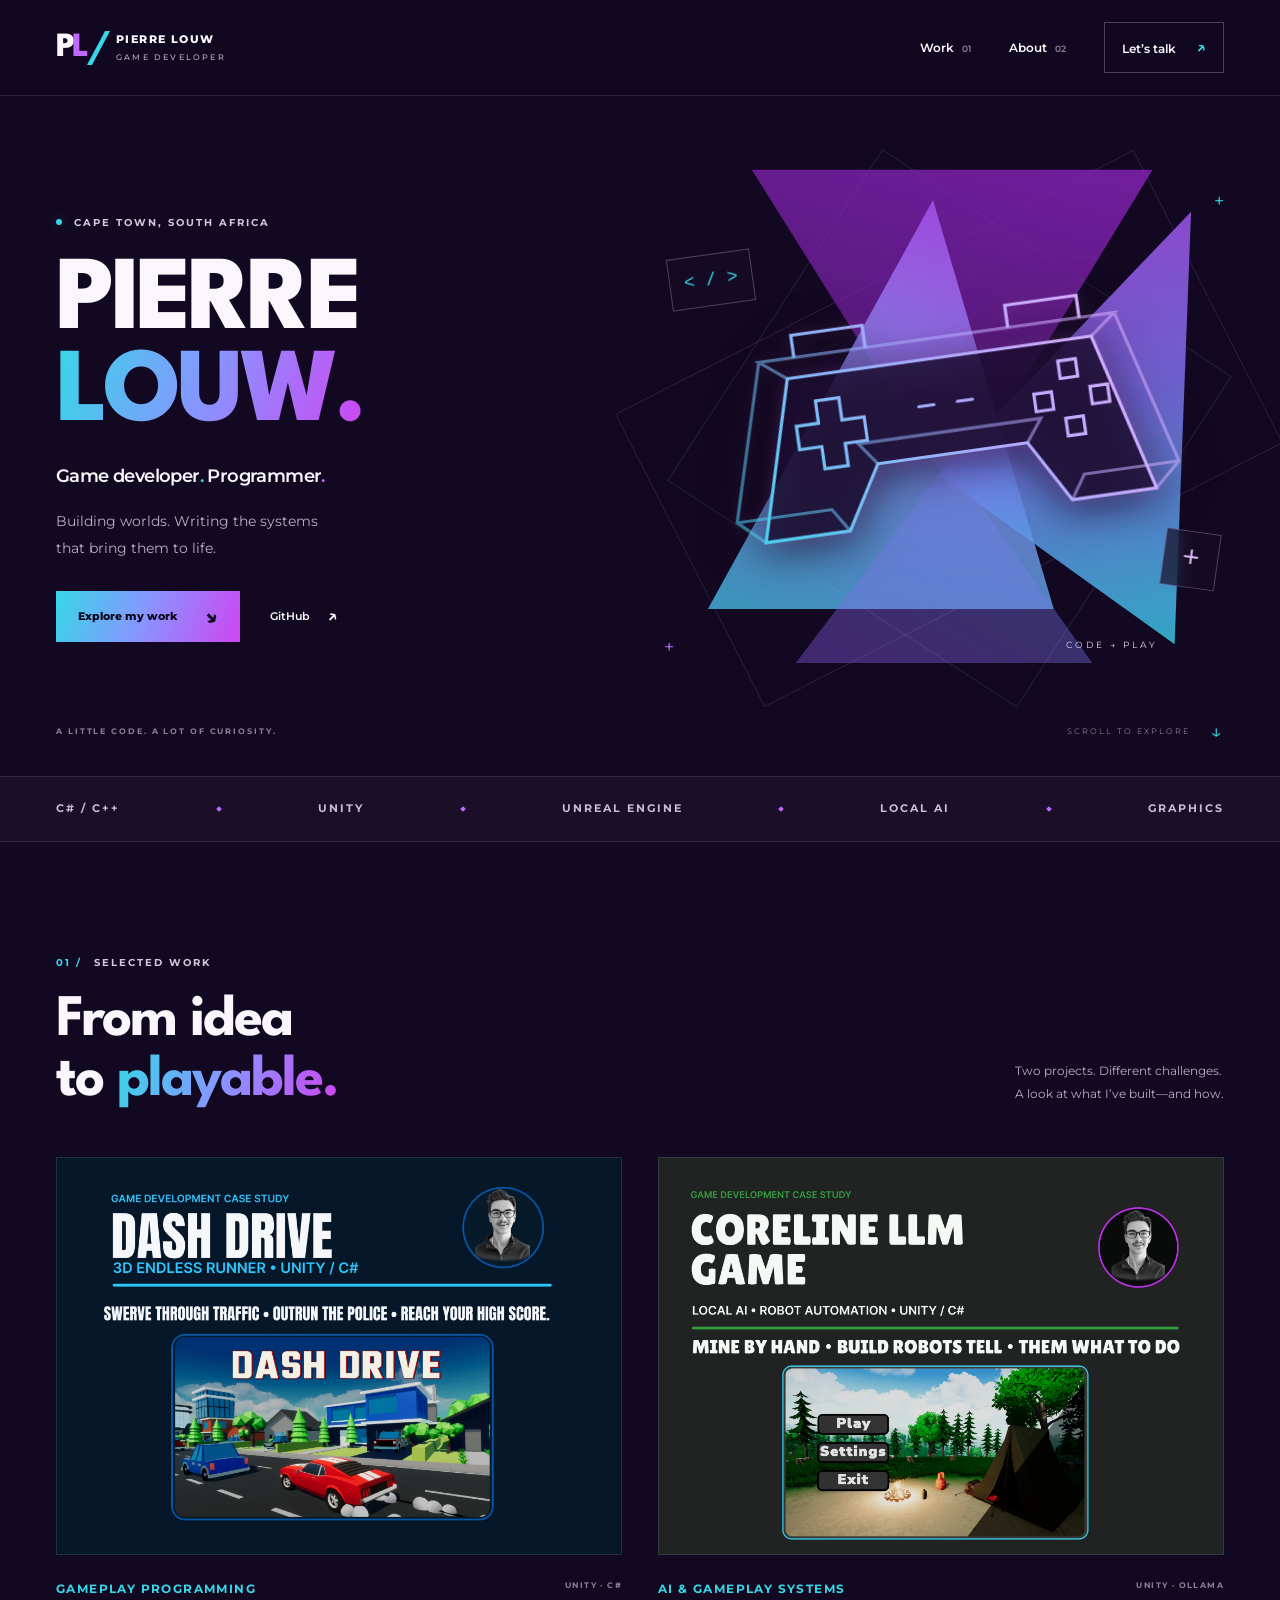
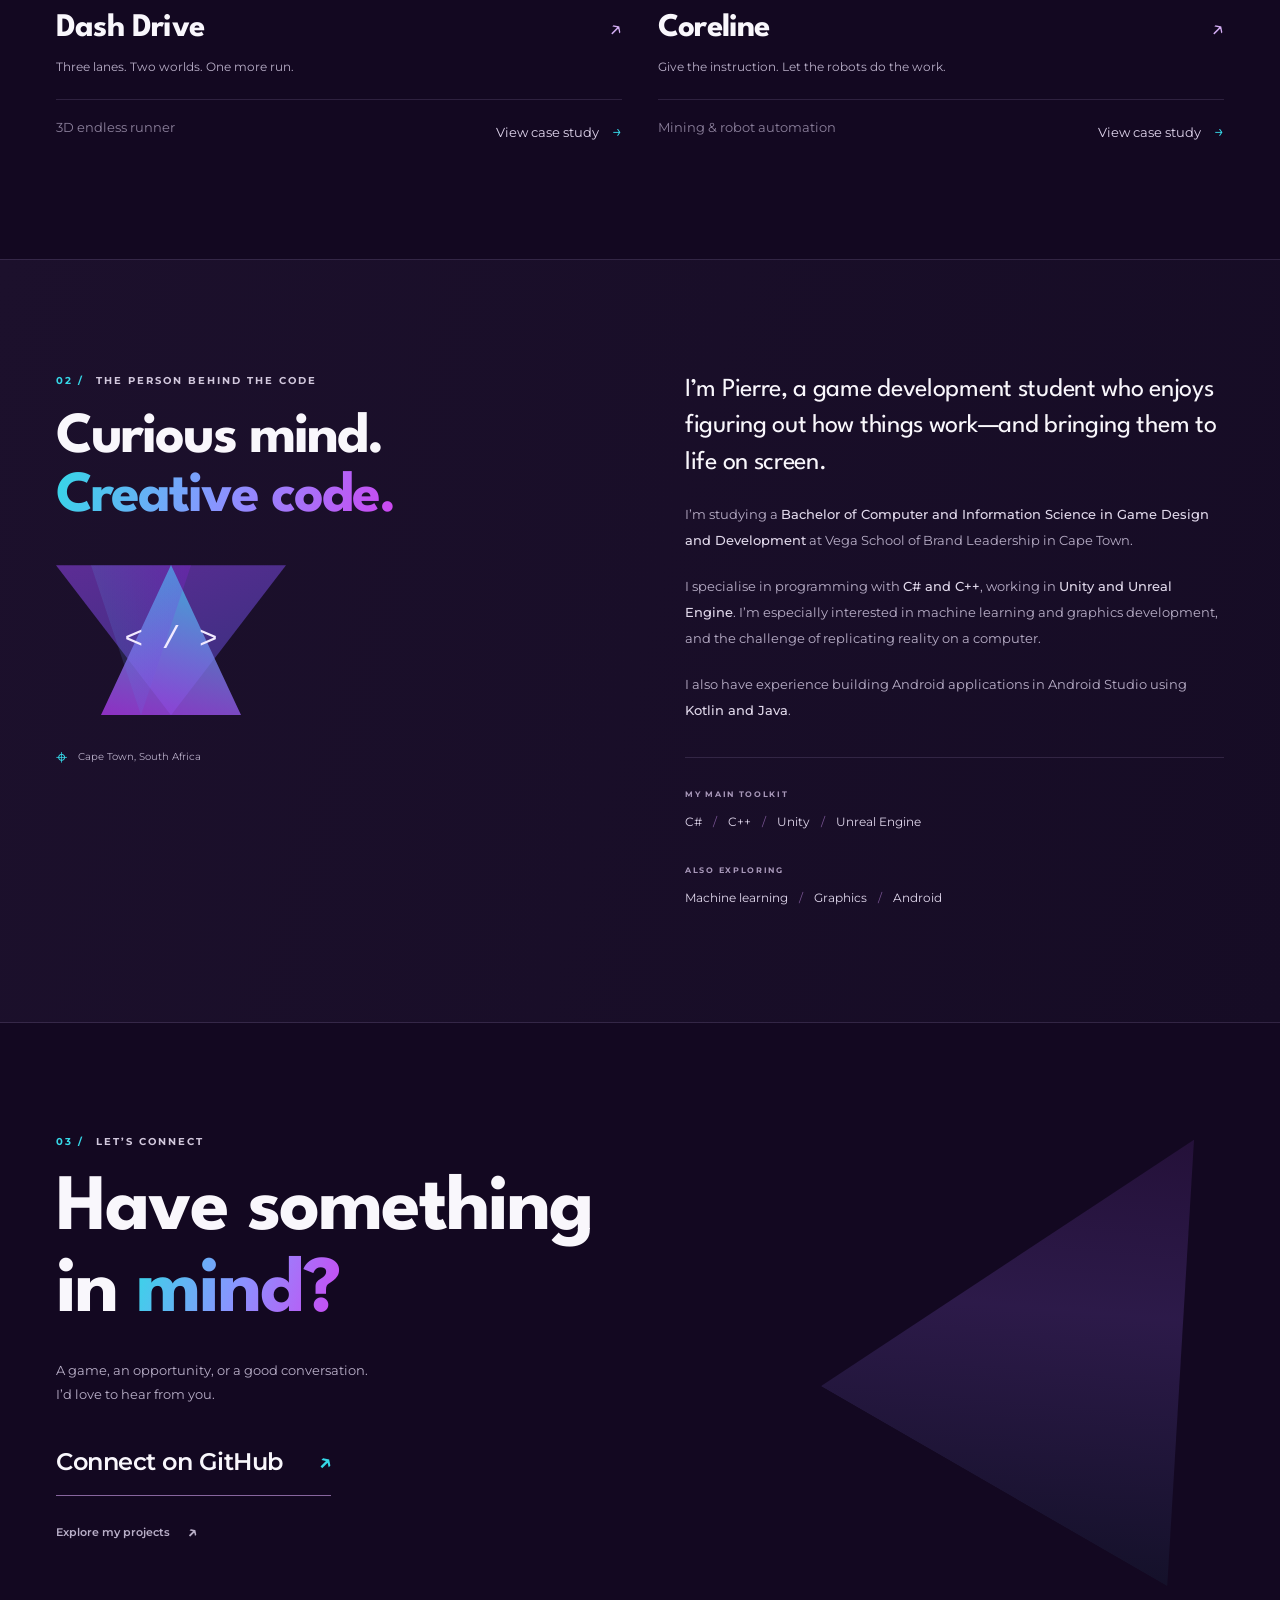
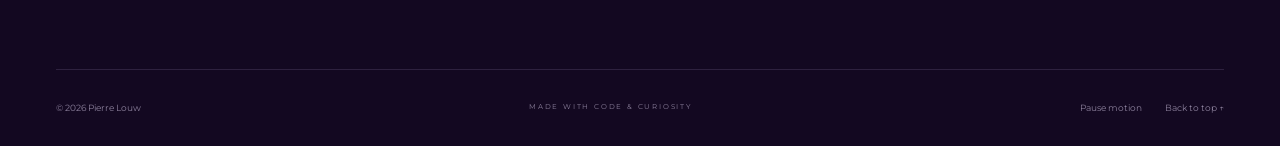
==== commit ede246fc: "Update project thumbnails, Dash Drive hero, and Coreline cover and robots artwork" ====
--- a/index.html
+++ b/index.html
@@ -6,7 +6,7 @@
   <title>Pierre Louw — Game Developer</title>
   <meta name="description" content="Pierre Louw is a game development student in Cape Town, specialising in C#, C++, Unity and Unreal Engine. Explore game projects, programming and local AI experiments.">
   <link rel="canonical" href="https://fate2664.github.io/">
-  <meta property="og:title" content="Pierre Louw — Game Developer"><meta property="og:description" content="Games, systems, and a curiosity for how things work. Explore my game development portfolio."><meta property="og:type" content="website"><meta property="og:url" content="https://fate2664.github.io/"><meta property="og:image" content="https://fate2664.github.io/assets/images/dash-drive-thumbnail.webp">
+  <meta property="og:title" content="Pierre Louw — Game Developer"><meta property="og:description" content="Games, systems, and a curiosity for how things work. Explore my game development portfolio."><meta property="og:type" content="website"><meta property="og:url" content="https://fate2664.github.io/"><meta property="og:image" content="https://fate2664.github.io/assets/images/dash-drive-thumbnail-20261111.webp">
   <link rel="icon" href="assets/images/favicon.svg" type="image/svg+xml">
   <link rel="preconnect" href="https://fonts.googleapis.com"><link rel="preconnect" href="https://fonts.gstatic.com" crossorigin>
   <link href="https://fonts.googleapis.com/css2?family=League+Spartan:wght@400;500;600;700;800;900&family=Montserrat:wght@400;500;600;700;800&display=swap" rel="stylesheet">
@@ -41,8 +41,8 @@
 <section id="work" class="work-section wrap section-space" aria-labelledby="work-title">
   <div class="section-heading reveal"><div><p class="eyebrow"><span class="section-number">01 /</span> SELECTED WORK</p><h2 id="work-title">From idea<br>to <span class="gradient-text">playable.</span></h2></div><p>Two projects. Different challenges.<br>A look at what I’ve built—and how.</p></div>
   <div class="project-grid">
-    <a class="project-card reveal" href="projects/dash-drive.html"><div class="project-image dash-image"><img src="assets/images/dash-drive-thumbnail.webp" alt="Dash Drive case study cover showing a red sports car racing through a stylised suburb" width="1200" height="857" loading="lazy"><span class="project-index">PROJECT / 01</span></div><div class="project-meta"><span class="project-category">GAMEPLAY PROGRAMMING</span><span class="project-type">UNITY · C#</span></div><h3>Dash Drive <span aria-hidden="true">↗</span></h3><p>Three lanes. Two worlds. One more run.</p><div class="project-bottom"><span>3D endless runner</span><span>View case study <span aria-hidden="true">→</span></span></div></a>
-    <a class="project-card reveal" href="projects/coreline.html"><div class="project-image coreline-image"><img src="assets/images/coreline-thumbnail.webp" alt="Coreline LLM Game case study cover showing its forest campsite main menu" width="1200" height="796" loading="lazy"><span class="project-index">PROJECT / 02</span></div><div class="project-meta"><span class="project-category">AI & GAMEPLAY SYSTEMS</span><span class="project-type">UNITY · OLLAMA</span></div><h3>Coreline <span aria-hidden="true">↗</span></h3><p>Give the instruction. Let the robots do the work.</p><div class="project-bottom"><span>Mining & robot automation</span><span>View case study <span aria-hidden="true">→</span></span></div></a>
+    <a class="project-card reveal" href="projects/dash-drive.html"><div class="project-image dash-image"><img src="assets/images/dash-drive-thumbnail-20261111.webp" alt="Dash Drive case study cover showing a red sports car racing through a stylised suburb" width="2048" height="1462" loading="lazy"><span class="project-index">PROJECT / 01</span></div><div class="project-meta"><span class="project-category">GAMEPLAY PROGRAMMING</span><span class="project-type">UNITY · C#</span></div><h3>Dash Drive <span aria-hidden="true">↗</span></h3><p>Three lanes. Two worlds. One more run.</p><div class="project-bottom"><span>3D endless runner</span><span>View case study <span aria-hidden="true">→</span></span></div></a>
+    <a class="project-card reveal" href="projects/coreline.html"><div class="project-image coreline-image"><img src="assets/images/coreline-thumbnail-20261111.webp" alt="Coreline LLM Game case study cover showing its forest campsite main menu" width="2048" height="1389" loading="lazy"><span class="project-index">PROJECT / 02</span></div><div class="project-meta"><span class="project-category">AI & GAMEPLAY SYSTEMS</span><span class="project-type">UNITY · OLLAMA</span></div><h3>Coreline <span aria-hidden="true">↗</span></h3><p>Give the instruction. Let the robots do the work.</p><div class="project-bottom"><span>Mining & robot automation</span><span>View case study <span aria-hidden="true">→</span></span></div></a>
   </div>
 </section>
 <section id="about" class="about-section section-space" aria-labelledby="about-title"><div class="wrap about-grid">
